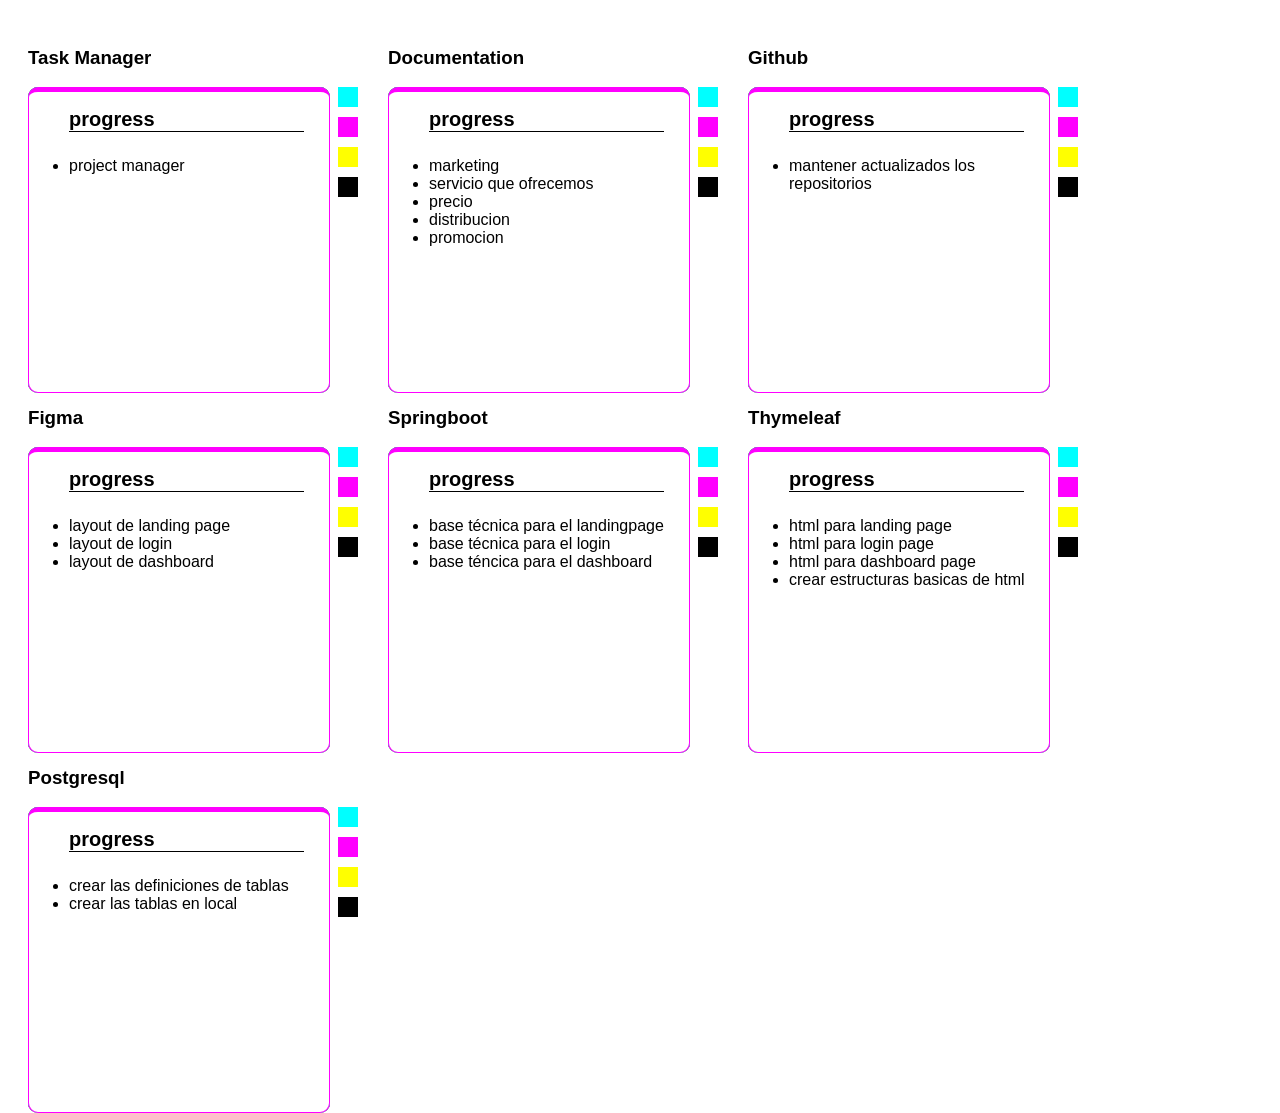
==== index.html @ 441d8192 "feat: create new project / first files" ====
<!DOCTYPE html>
<html lang='en'>

<head>
    <meta charset='utf-8'>
    <meta name='viewport' content='width=device-width, initial-scale=1'>
    <title>Score Task Manager</title>
    <link rel='stylesheet' href='./src/css/index.css'>
    <link rel='stylesheet' href='./src/css/taskmanager.css'>
    <link rel='stylesheet' href='./src/css/memory.css'>
    <link rel='stylesheet' href='./src/css/github.css'>
    <link rel='stylesheet' href='./src/css/figma.css'>
    <link rel='stylesheet' href='./src/css/springboot.css'>
    <link rel='stylesheet' href='./src/css/thymeleaf.css'>
    <link rel='stylesheet' href='./src/css/postgresql.css'>
    <link rel='icon' href='./src/icons/favicon.svg'>
    <script src="./src/js/layers.js" defer></script>
    <script src="./src/js/fetchscript.js" defer></script>
</head>

<body>
    <main>
        <div id="layer-trello">
            <div id="content">
                <h3>Task Manager</h3>
                <div>
                    <div>
                        <div id="review1">
                            <ul id="review1-list">
                            </ul>
                        </div>
                        <div id="production1">
                            <ul id="production1-list">
                            </ul>
                        </div>
                        <div id="ready1">
                            <ul id="ready1-list">
                            </ul>
                        </div>
                        <div id="progress1">
                            <ul id="progress1-list">
                            </ul>
                        </div>
                    </div>
                    <div id="tagcloud">
                        <div id="ready1button" onmouseenter="setReady(1)"></div>
                        <div id="progress1button" onmouseenter="setProgress(1)"></div>
                        <div id="review1button" onmouseenter="setReview(1)"></div>
                        <div id="production1button" onmouseenter="setProduction(1)"></div>
                    </div>
                </div>
            </div>
        </div>

        <div id="layer-documentation">
            <div id="content">
                <h3>Documentation</h3>
                <div>
                    <div>
                        <div id="review2">
                            <ul id="review2-list">
                            </ul>
                        </div>
                        <div id="production2">
                            <ul id="production2-list">
                            </ul>
                        </div>
                        <div id="ready2">
                            <ul id="ready2-list">
                            </ul>
                        </div>
                        <div id="progress2">
                            <ul id="progress2-list">
                            </ul>
                        </div>
                    </div>
                    <div id="tagcloud">
                        <div id="ready2button" onmouseenter="setReady(2)"></div>
                        <div id="progress2button" onmouseenter="setProgress(2)"></div>
                        <div id="review2button" onmouseenter="setReview(2)"></div>
                        <div id="production2button" onmouseenter="setProduction(2)"></div>
                    </div>
                </div>
            </div>
        </div>

        <div id="layer-github">
            <div id="content">
                <h3>Github</h3>
                <div>
                    <div>
                        <div id="review3">
                            <ul id="review3-list">
                            </ul>
                        </div>
                        <div id="production3">
                            <ul id="production3-list">
                            </ul>
                        </div>
                        <div id="ready3">
                            <ul id="ready3-list">
                            </ul>
                        </div>
                        <div id="progress3">
                            <ul id="progress3-list">
                            </ul>
                        </div>
                    </div>
                    <div id="tagcloud">
                        <div id="ready3button" onmouseenter="setReady(3)"></div>
                        <div id="progress3button" onmouseenter="setProgress(3)"></div>
                        <div id="review3button" onmouseenter="setReview(3)"></div>
                        <div id="production3button" onmouseenter="setProduction(3)"></div>
                    </div>
                </div>
            </div>
        </div>

        <div id="layer-figma">
            <div id="content">
                <h3>Figma</h3>
                <div>
                    <div>
                        <div id="review4">
                            <ul id="review4-list">
                            </ul>
                        </div>
                        <div id="production4">
                            <ul id="production4-list">
                            </ul>
                        </div>
                        <div id="ready4">
                            <ul id="ready4-list">
                            </ul>
                        </div>
                        <div id="progress4">
                            <ul id="progress4-list">
                            </ul>
                        </div>
                    </div>
                    <div id="tagcloud">
                        <div id="ready4button" onmouseenter="setReady(4)"></div>
                        <div id="progress4button" onmouseenter="setProgress(4)"></div>
                        <div id="review4button" onmouseenter="setReview(4)"></div>
                        <div id="production4button" onmouseenter="setProduction(4)"></div>
                    </div>
                </div>
            </div>
        </div>

        <div id="layer-springboot">
            <div id="content">
                <h3>Springboot</h3>
                <div>
                    <div>
                        <div id="review5">
                            <ul id="review5-list">
                            </ul>
                        </div>
                        <div id="production5">
                            <ul id="production5-list">
                            </ul>
                        </div>
                        <div id="ready5">
                            <ul id="ready5-list">
                            </ul>
                        </div>
                        <div id="progress5">
                            <ul id="progress5-list">
                            </ul>
                        </div>
                    </div>
                    <div id="tagcloud">
                        <div id="ready5button" onmouseenter="setReady(5)"></div>
                        <div id="progress5button" onmouseenter="setProgress(5)"></div>
                        <div id="review5button" onmouseenter="setReview(5)"></div>
                        <div id="production5button" onmouseenter="setProduction(5)"></div>
                    </div>
                </div>
            </div>
        </div>

        <div id="layer-thymeleaf">
            <div id="content">
                <h3>Thymeleaf</h3>
                <div>
                    <div>
                        <div id="review6">
                            <ul id="review6-list">
                            </ul>
                        </div>
                        <div id="production6">
                            <ul id="production6-list">
                            </ul>
                        </div>
                        <div id="ready6">
                            <ul id="ready6-list">
                            </ul>
                        </div>
                        <div id="progress6">
                            <ul id="progress6-list">
                            </ul>
                        </div>
                    </div>
                    <div id="tagcloud">
                        <div id="ready6button" onmouseenter="setReady(6)"></div>
                        <div id="progress6button" onmouseenter="setProgress(6)"></div>
                        <div id="review6button" onmouseenter="setReview(6)"></div>
                        <div id="production6button" onmouseenter="setProduction(6)"></div>
                    </div>
                </div>
            </div>
        </div>

        <div id="layer-postgresql">
            <div id="content">
                <h3>Postgresql</h3>
                <div>
                    <div>
                        <div id="review7">
                            <ul id="review7-list">
                            </ul>
                        </div>
                        <div id="production7">
                            <ul id="production7-list">
                            </ul>
                        </div>
                        <div id="ready7">
                            <ul id="ready7-list">
                            </ul>
                        </div>
                        <div id="progress7">
                            <ul id="progress7-list">
                            </ul>
                        </div>
                    </div>
                    <div id="tagcloud">
                        <div id="ready7button" onmouseenter="setReady(7)"></div>
                        <div id="progress7button" onmouseenter="setProgress(7)"></div>
                        <div id="review7button" onmouseenter="setReview(7)"></div>
                        <div id="production7button" onmouseenter="setProduction(7)"></div>
                    </div>
                </div>
            </div>
        </div>


    </main>
</body>

</html>
---- src/css/index.css ----
* {
    font-family: sans-serif;
}

#layer {
    display: flex;
    gap: 310px;
    height: 100px;
    width: 100px;
}

#layer-trello {
    display: flex;
    height: 300px;
    width: 300px;
}

#layer-documentation {
    display: flex;
    height: 300px;
    width: 300px;
}

#layer-github {
    display: flex;
    height: 300px;
    width: 300px;
}

#layer-figma {
    display: flex;
    height: 300px;
    width: 300px;
}

#layer-springboot {
    display: flex;
    height: 300px;
    width: 300px;
}

#layer-thymeleaf {
    display: flex;
    height: 300px;
    width: 300px;
}

#layer-postgresql {
    display: flex;
    height: 300px;
    width: 300px;
}

/* CLOUD */

#tagcloud {
    display: flex;
    flex-direction: column;
    gap: 10px;
    left: 310px;
    position: relative;
}

.listHeader {
    border-bottom: solid 1px black;
    font-size: 15pt;
    font-weight: bold;
    list-style: none;
    margin-bottom: 25px;
    margin-right: 25px;
}

body {
    display: flex;
    flex-wrap: wrap;
    height: 90vh;
    place-content: top center;
}

main {
    display: flex;
    flex-wrap: wrap;
    gap: 60px;
    margin: 20px;
}


@media  (width < 600px) {
    main {
        display: flex;
        justify-content: center;
    }
}
---- src/css/taskmanager.css ----
#production1 {
    background-color: white;
    border: solid 1px black;
    border-radius: 10px;
    border-top: solid 5px black;
}

#production1button {
    background-color: black;
    cursor: pointer;
    height: 20px;
    width: 20px;
}

#progress1 {
    background-color: white;
    border: solid 1px magenta;
    border-radius: 10px;
    border-top: solid 5px magenta;
}

#progress1button {
    background-color: magenta;
}

#ready1 {
    background-color: white;
    border: solid 1px cyan;
    border-radius: 10px;
    border-top: solid 5px cyan;
}

#review1 {
    background-color: white;
    border: solid 1px yellow;
    border-radius: 10px;
    border-top: solid 5px yellow;
}

#review1button {
    background-color: yellow;
}

#ready1,
#progress1,
#review1,
#production1 {
    height: 300px;
    position: absolute;
    width: 300px;
}

#ready1button {
    background-color: cyan;
}

#ready1button,
#progress1button,
#review1button,
#production1button {
    cursor: pointer;
    height: 20px;
    width: 20px;
}
---- src/css/memory.css ----
#production2 {
    background-color: white;
    border: solid 1px black;
    border-radius: 10px;
    border-top: solid 5px black;
}

#production2button {
    background-color: black;
    cursor: pointer;
    height: 20px;
    width: 20px;
}

#progress2 {
    background-color: white;
    border: solid 1px magenta;
    border-radius: 10px;
    border-top: solid 5px magenta;
}

#progress2button {
    background-color: magenta;
}

#ready2 {
    background-color: white;
    border: solid 1px cyan;
    border-radius: 10px;
    border-top: solid 5px cyan;
}

#review2 {
    background-color: white;
    border: solid 1px yellow;
    border-radius: 10px;
    border-top: solid 5px yellow;
}

#review2button {
    background-color: yellow;
}

#ready2,
#progress2,
#review2,
#production2 {
    height: 300px;
    position: absolute;
    width: 300px;
}

#ready2button {
    background-color: cyan;
}

#ready2button,
#progress2button,
#review2button,
#production2button {
    cursor: pointer;
    height: 20px;
    width: 20px;
}
---- src/css/github.css ----
#production3 {
    background-color: white;
    border: solid 1px black;
    border-radius: 10px;
    border-top: solid 5px black;
}

#production3button {
    background-color: black;
    cursor: pointer;
    height: 20px;
    width: 20px;
}

#progress3 {
    background-color: white;
    border: solid 1px magenta;
    border-radius: 10px;
    border-top: solid 5px magenta;
}

#progress3button {
    background-color: magenta;
}

#ready3 {
    background-color: white;
    border: solid 1px cyan;
    border-radius: 10px;
    border-top: solid 5px cyan;
}

#review3 {
    background-color: white;
    border: solid 1px yellow;
    border-radius: 10px;
    border-top: solid 5px yellow;
}

#review3button {
    background-color: yellow;
}

#ready3,
#progress3,
#review3,
#production3 {
    height: 300px;
    position: absolute;
    width: 300px;
}

#ready3button {
    background-color: cyan;
}

#ready3button,
#progress3button,
#review3button,
#production3button {
    cursor: pointer;
    height: 20px;
    width: 20px;
}
---- src/css/figma.css ----
#production4 {
    background-color: white;
    border: solid 1px black;
    border-radius: 10px;
    border-top: solid 5px black;
}

#production4button {
    background-color: black;
    cursor: pointer;
    height: 20px;
    width: 20px;
}

#progress4 {
    background-color: white;
    border: solid 1px magenta;
    border-radius: 10px;
    border-top: solid 5px magenta;
}

#progress4button {
    background-color: magenta;
}

#ready4 {
    background-color: white;
    border: solid 1px cyan;
    border-radius: 10px;
    border-top: solid 5px cyan;
}

#review4 {
    background-color: white;
    border: solid 1px yellow;
    border-radius: 10px;
    border-top: solid 5px yellow;
}

#review4button {
    background-color: yellow;
}

#ready4,
#progress4,
#review4,
#production4 {
    height: 300px;
    position: absolute;
    width: 300px;
}

#ready4button {
    background-color: cyan;
}

#ready4button,
#progress4button,
#review4button,
#production4button {
    cursor: pointer;
    height: 20px;
    width: 20px;
}
---- src/css/springboot.css ----
#production5 {
    background-color: white;
    border: solid 1px black;
    border-radius: 10px;
    border-top: solid 5px black;
}

#production5button {
    background-color: black;
    cursor: pointer;
    height: 20px;
    width: 20px;
}

#progress5 {
    background-color: white;
    border: solid 1px magenta;
    border-radius: 10px;
    border-top: solid 5px magenta;
}

#progress5button {
    background-color: magenta;
}

#ready5 {
    background-color: white;
    border: solid 1px cyan;
    border-radius: 10px;
    border-top: solid 5px cyan;
}

#review5 {
    background-color: white;
    border: solid 1px yellow;
    border-radius: 10px;
    border-top: solid 5px yellow;
}

#review5button {
    background-color: yellow;
}

#ready5,
#progress5,
#review5,
#production5 {
    height: 300px;
    position: absolute;
    width: 300px;
}

#ready5button {
    background-color: cyan;
}

#ready5button,
#progress5button,
#review5button,
#production5button {
    cursor: pointer;
    height: 20px;
    width: 20px;
}
---- src/css/thymeleaf.css ----
#production6 {
    background-color: white;
    border: solid 1px black;
    border-radius: 10px;
    border-top: solid 5px black;
}

#production6button {
    background-color: black;
    cursor: pointer;
    height: 20px;
    width: 20px;
}

#progress6 {
    background-color: white;
    border: solid 1px magenta;
    border-radius: 10px;
    border-top: solid 5px magenta;
}

#progress6button {
    background-color: magenta;
}

#ready6 {
    background-color: white;
    border: solid 1px cyan;
    border-radius: 10px;
    border-top: solid 5px cyan;
}

#review6 {
    background-color: white;
    border: solid 1px yellow;
    border-radius: 10px;
    border-top: solid 5px yellow;
}

#review6button {
    background-color: yellow;
}

#ready6,
#progress6,
#review6,
#production6 {
    height: 300px;
    position: absolute;
    width: 300px;
}

#ready6button {
    background-color: cyan;
}

#ready6button,
#progress6button,
#review6button,
#production6button {
    cursor: pointer;
    height: 20px;
    width: 20px;
}
---- src/css/postgresql.css ----
#production7 {
    background-color: white;
    border: solid 1px black;
    border-radius: 10px;
    border-top: solid 5px black;
}

#production7button {
    background-color: black;
    cursor: pointer;
    height: 20px;
    width: 20px;
}

#progress7 {
    background-color: white;
    border: solid 1px magenta;
    border-radius: 10px;
    border-top: solid 5px magenta;
}

#progress7button {
    background-color: magenta;
}

#ready7 {
    background-color: white;
    border: solid 1px cyan;
    border-radius: 10px;
    border-top: solid 5px cyan;
}

#review7 {
    background-color: white;
    border: solid 1px yellow;
    border-radius: 10px;
    border-top: solid 5px yellow;
}

#review7button {
    background-color: yellow;
}

#ready7,
#progress7,
#review7,
#production7 {
    height: 300px;
    position: absolute;
    width: 300px;
}

#ready7button {
    background-color: cyan;
}

#ready7button,
#progress7button,
#review7button,
#production7button {
    cursor: pointer;
    height: 20px;
    width: 20px;
}
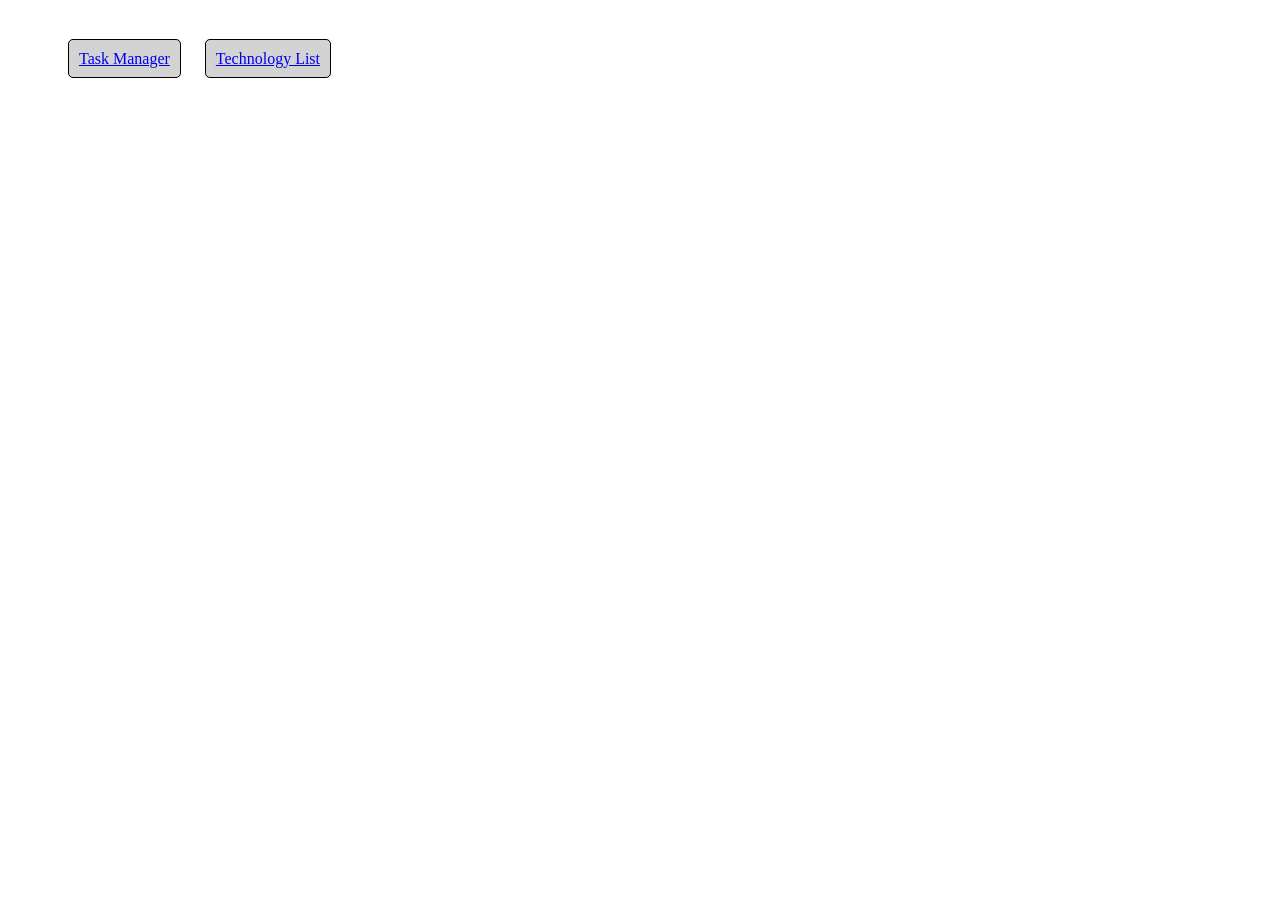
==== commit 2131d481: "feat: build new web app for project manager with tasks manager modules" ====
--- a/index.html
+++ b/index.html
@@ -1,251 +1,16 @@
 <!DOCTYPE html>
 <html lang='en'>
-
 <head>
     <meta charset='utf-8'>
     <meta name='viewport' content='width=device-width, initial-scale=1'>
-    <title>Score Task Manager</title>
-    <link rel='stylesheet' href='./src/css/index.css'>
-    <link rel='stylesheet' href='./src/css/taskmanager.css'>
-    <link rel='stylesheet' href='./src/css/memory.css'>
-    <link rel='stylesheet' href='./src/css/github.css'>
-    <link rel='stylesheet' href='./src/css/figma.css'>
-    <link rel='stylesheet' href='./src/css/springboot.css'>
-    <link rel='stylesheet' href='./src/css/thymeleaf.css'>
-    <link rel='stylesheet' href='./src/css/postgresql.css'>
-    <link rel='icon' href='./src/icons/favicon.svg'>
-    <script src="./src/js/layers.js" defer></script>
-    <script src="./src/js/fetchscript.js" defer></script>
+    <title>Project Manager</title>
+    <link rel='stylesheet' href='./src/ProjectManager/css/index.css'>
 </head>
-
 <body>
     <main>
-        <div id="layer-trello">
-            <div id="content">
-                <h3>Task Manager</h3>
-                <div>
-                    <div>
-                        <div id="review1">
-                            <ul id="review1-list">
-                            </ul>
-                        </div>
-                        <div id="production1">
-                            <ul id="production1-list">
-                            </ul>
-                        </div>
-                        <div id="ready1">
-                            <ul id="ready1-list">
-                            </ul>
-                        </div>
-                        <div id="progress1">
-                            <ul id="progress1-list">
-                            </ul>
-                        </div>
-                    </div>
-                    <div id="tagcloud">
-                        <div id="ready1button" onmouseenter="setReady(1)"></div>
-                        <div id="progress1button" onmouseenter="setProgress(1)"></div>
-                        <div id="review1button" onmouseenter="setReview(1)"></div>
-                        <div id="production1button" onmouseenter="setProduction(1)"></div>
-                    </div>
-                </div>
-            </div>
-        </div>
-
-        <div id="layer-documentation">
-            <div id="content">
-                <h3>Documentation</h3>
-                <div>
-                    <div>
-                        <div id="review2">
-                            <ul id="review2-list">
-                            </ul>
-                        </div>
-                        <div id="production2">
-                            <ul id="production2-list">
-                            </ul>
-                        </div>
-                        <div id="ready2">
-                            <ul id="ready2-list">
-                            </ul>
-                        </div>
-                        <div id="progress2">
-                            <ul id="progress2-list">
-                            </ul>
-                        </div>
-                    </div>
-                    <div id="tagcloud">
-                        <div id="ready2button" onmouseenter="setReady(2)"></div>
-                        <div id="progress2button" onmouseenter="setProgress(2)"></div>
-                        <div id="review2button" onmouseenter="setReview(2)"></div>
-                        <div id="production2button" onmouseenter="setProduction(2)"></div>
-                    </div>
-                </div>
-            </div>
-        </div>
-
-        <div id="layer-github">
-            <div id="content">
-                <h3>Github</h3>
-                <div>
-                    <div>
-                        <div id="review3">
-                            <ul id="review3-list">
-                            </ul>
-                        </div>
-                        <div id="production3">
-                            <ul id="production3-list">
-                            </ul>
-                        </div>
-                        <div id="ready3">
-                            <ul id="ready3-list">
-                            </ul>
-                        </div>
-                        <div id="progress3">
-                            <ul id="progress3-list">
-                            </ul>
-                        </div>
-                    </div>
-                    <div id="tagcloud">
-                        <div id="ready3button" onmouseenter="setReady(3)"></div>
-                        <div id="progress3button" onmouseenter="setProgress(3)"></div>
-                        <div id="review3button" onmouseenter="setReview(3)"></div>
-                        <div id="production3button" onmouseenter="setProduction(3)"></div>
-                    </div>
-                </div>
-            </div>
-        </div>
-
-        <div id="layer-figma">
-            <div id="content">
-                <h3>Figma</h3>
-                <div>
-                    <div>
-                        <div id="review4">
-                            <ul id="review4-list">
-                            </ul>
-                        </div>
-                        <div id="production4">
-                            <ul id="production4-list">
-                            </ul>
-                        </div>
-                        <div id="ready4">
-                            <ul id="ready4-list">
-                            </ul>
-                        </div>
-                        <div id="progress4">
-                            <ul id="progress4-list">
-                            </ul>
-                        </div>
-                    </div>
-                    <div id="tagcloud">
-                        <div id="ready4button" onmouseenter="setReady(4)"></div>
-                        <div id="progress4button" onmouseenter="setProgress(4)"></div>
-                        <div id="review4button" onmouseenter="setReview(4)"></div>
-                        <div id="production4button" onmouseenter="setProduction(4)"></div>
-                    </div>
-                </div>
-            </div>
-        </div>
-
-        <div id="layer-springboot">
-            <div id="content">
-                <h3>Springboot</h3>
-                <div>
-                    <div>
-                        <div id="review5">
-                            <ul id="review5-list">
-                            </ul>
-                        </div>
-                        <div id="production5">
-                            <ul id="production5-list">
-                            </ul>
-                        </div>
-                        <div id="ready5">
-                            <ul id="ready5-list">
-                            </ul>
-                        </div>
-                        <div id="progress5">
-                            <ul id="progress5-list">
-                            </ul>
-                        </div>
-                    </div>
-                    <div id="tagcloud">
-                        <div id="ready5button" onmouseenter="setReady(5)"></div>
-                        <div id="progress5button" onmouseenter="setProgress(5)"></div>
-                        <div id="review5button" onmouseenter="setReview(5)"></div>
-                        <div id="production5button" onmouseenter="setProduction(5)"></div>
-                    </div>
-                </div>
-            </div>
-        </div>
-
-        <div id="layer-thymeleaf">
-            <div id="content">
-                <h3>Thymeleaf</h3>
-                <div>
-                    <div>
-                        <div id="review6">
-                            <ul id="review6-list">
-                            </ul>
-                        </div>
-                        <div id="production6">
-                            <ul id="production6-list">
-                            </ul>
-                        </div>
-                        <div id="ready6">
-                            <ul id="ready6-list">
-                            </ul>
-                        </div>
-                        <div id="progress6">
-                            <ul id="progress6-list">
-                            </ul>
-                        </div>
-                    </div>
-                    <div id="tagcloud">
-                        <div id="ready6button" onmouseenter="setReady(6)"></div>
-                        <div id="progress6button" onmouseenter="setProgress(6)"></div>
-                        <div id="review6button" onmouseenter="setReview(6)"></div>
-                        <div id="production6button" onmouseenter="setProduction(6)"></div>
-                    </div>
-                </div>
-            </div>
-        </div>
-
-        <div id="layer-postgresql">
-            <div id="content">
-                <h3>Postgresql</h3>
-                <div>
-                    <div>
-                        <div id="review7">
-                            <ul id="review7-list">
-                            </ul>
-                        </div>
-                        <div id="production7">
-                            <ul id="production7-list">
-                            </ul>
-                        </div>
-                        <div id="ready7">
-                            <ul id="ready7-list">
-                            </ul>
-                        </div>
-                        <div id="progress7">
-                            <ul id="progress7-list">
-                            </ul>
-                        </div>
-                    </div>
-                    <div id="tagcloud">
-                        <div id="ready7button" onmouseenter="setReady(7)"></div>
-                        <div id="progress7button" onmouseenter="setProgress(7)"></div>
-                        <div id="review7button" onmouseenter="setReview(7)"></div>
-                        <div id="production7button" onmouseenter="setProduction(7)"></div>
-                    </div>
-                </div>
-            </div>
-        </div>
-
-
+        <a href="./src/TaskManager/TaskManager.html">Task Manager</a>
+        <a href="./src/TechnologyList/TechnologyList.html">Technology List</a>
     </main>
+    
 </body>
-
 </html>
--- a/src/ProjectManager/css/index.css
+++ b/src/ProjectManager/css/index.css
@@ -0,0 +1,14 @@
+main {
+    margin: 50px;
+}
+
+a {
+    background-color: lightgray;
+    border-radius: 5px;
+    width: 70px;
+    height: 30px;
+    border: solid 1px black;
+    cursor: pointer;
+    padding: 10px;
+    margin: 10px;
+}
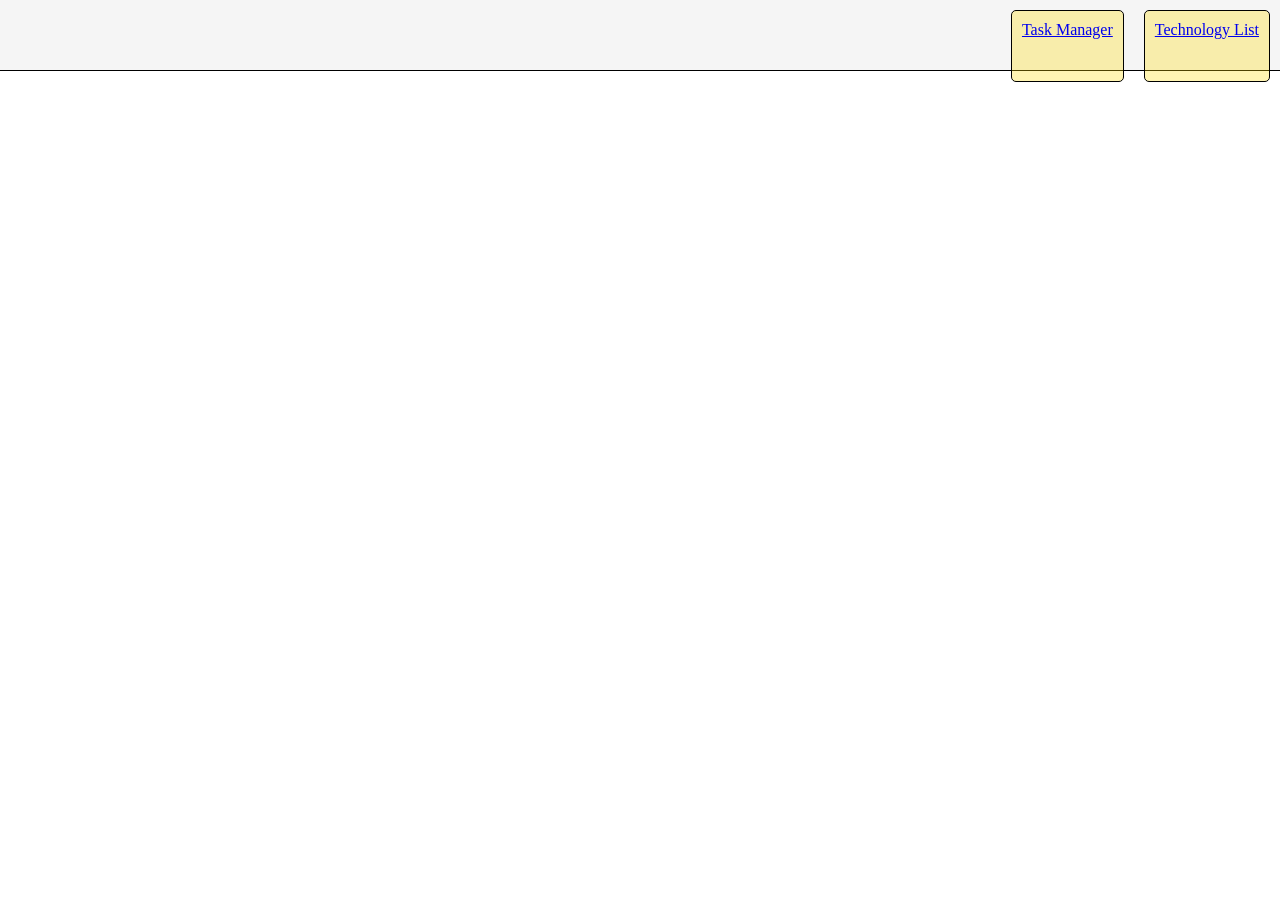
==== commit 2d8fcdd8: "chore: improvements with code / add navbar" ====
--- a/index.html
+++ b/index.html
@@ -4,13 +4,13 @@
     <meta charset='utf-8'>
     <meta name='viewport' content='width=device-width, initial-scale=1'>
     <title>Project Manager</title>
+    <link rel='icon' href='./src/ProjectManager/icons/favicon.svg'>
     <link rel='stylesheet' href='./src/ProjectManager/css/index.css'>
 </head>
 <body>
-    <main>
-        <a href="./src/TaskManager/TaskManager.html">Task Manager</a>
-        <a href="./src/TechnologyList/TechnologyList.html">Technology List</a>
-    </main>
-    
+    <nav>
+        <a href="./src/TaskManager/TaskManager.html" target="_blank">Task Manager</a>
+        <a href="./src/TechnologyList/TechnologyList.html" target="_blank">Technology List</a>
+    </nav>    
 </body>
 </html>
--- a/src/ProjectManager/css/index.css
+++ b/src/ProjectManager/css/index.css
@@ -1,14 +1,25 @@
-main {
-    margin: 50px;
+nav {
+    height: 70px;
+    background-color: whitesmoke;
+    display: flex;
+    justify-content: flex-end;
+    border-bottom: solid 1px black;
 }
 
 a {
-    background-color: lightgray;
+    background-color: rgba(255, 217, 0, 0.30);
     border-radius: 5px;
-    width: 70px;
-    height: 30px;
+    height: 50px;
     border: solid 1px black;
     cursor: pointer;
     padding: 10px;
     margin: 10px;
+}
+
+a:hover {
+    background-color: rgba(255, 217, 0, 0.50);
+}
+
+body {
+    margin: 0px;
 }
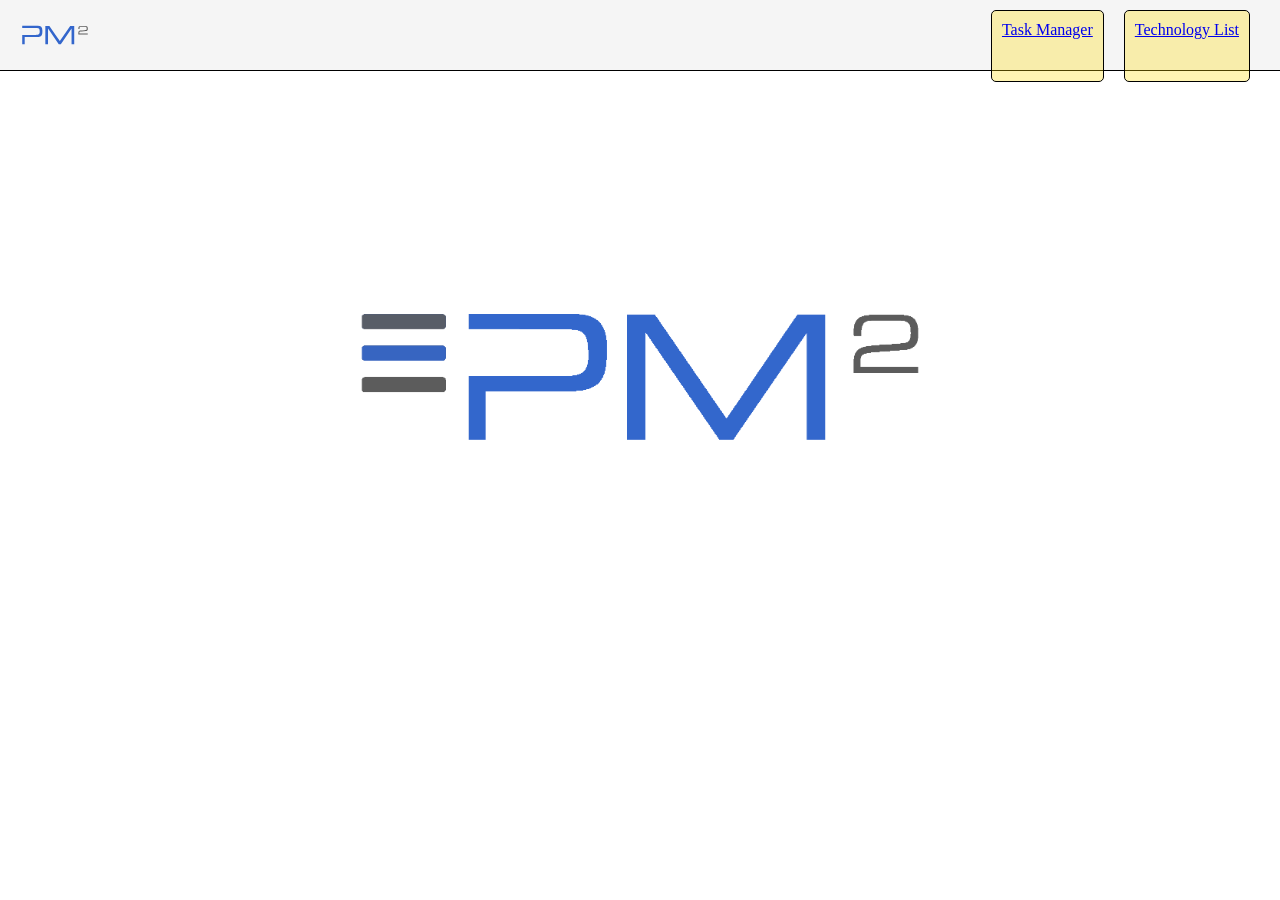
==== commit 5be5fddc: "chore: imporvements UI/UX" ====
--- a/index.html
+++ b/index.html
@@ -1,5 +1,6 @@
 <!DOCTYPE html>
 <html lang='en'>
+
 <head>
     <meta charset='utf-8'>
     <meta name='viewport' content='width=device-width, initial-scale=1'>
@@ -7,10 +8,18 @@
     <link rel='icon' href='./src/ProjectManager/icons/favicon.svg'>
     <link rel='stylesheet' href='./src/ProjectManager/css/index.css'>
 </head>
+
 <body>
     <nav>
-        <a href="./src/TaskManager/TaskManager.html" target="_blank">Task Manager</a>
-        <a href="./src/TechnologyList/TechnologyList.html" target="_blank">Technology List</a>
-    </nav>    
+        <div><img src="./src/ProjectManager/icons/favicon.svg" /></div>
+        <div>
+            <a href="./src/TaskManager/TaskManager.html" target="_blank">Task Manager</a>
+            <a href="./src/TechnologyList/TechnologyList.html" target="_blank">Technology List</a>
+        </div>
+    </nav>
+    <div id="splash">
+        <img id="splashlogo" src="./src/ProjectManager/icons/splashscreen.gif" />
+    </div>
 </body>
+
 </html>
--- a/src/ProjectManager/css/index.css
+++ b/src/ProjectManager/css/index.css
@@ -1,9 +1,15 @@
 nav {
+    display: flex;
+    justify-content: space-between;
     height: 70px;
     background-color: whitesmoke;
+    border-bottom: solid 1px black;
+    padding: 0px 20px;
+}
+
+nav div {
     display: flex;
     justify-content: flex-end;
-    border-bottom: solid 1px black;
 }
 
 a {
@@ -22,4 +28,15 @@
 
 body {
     margin: 0px;
+}
+
+#splash {
+    place-content: center center;
+    display: flex;
+    flex-wrap: wrap;
+    height: 70vh;
+}
+
+#splashlogo {
+    width: 600px;
 }
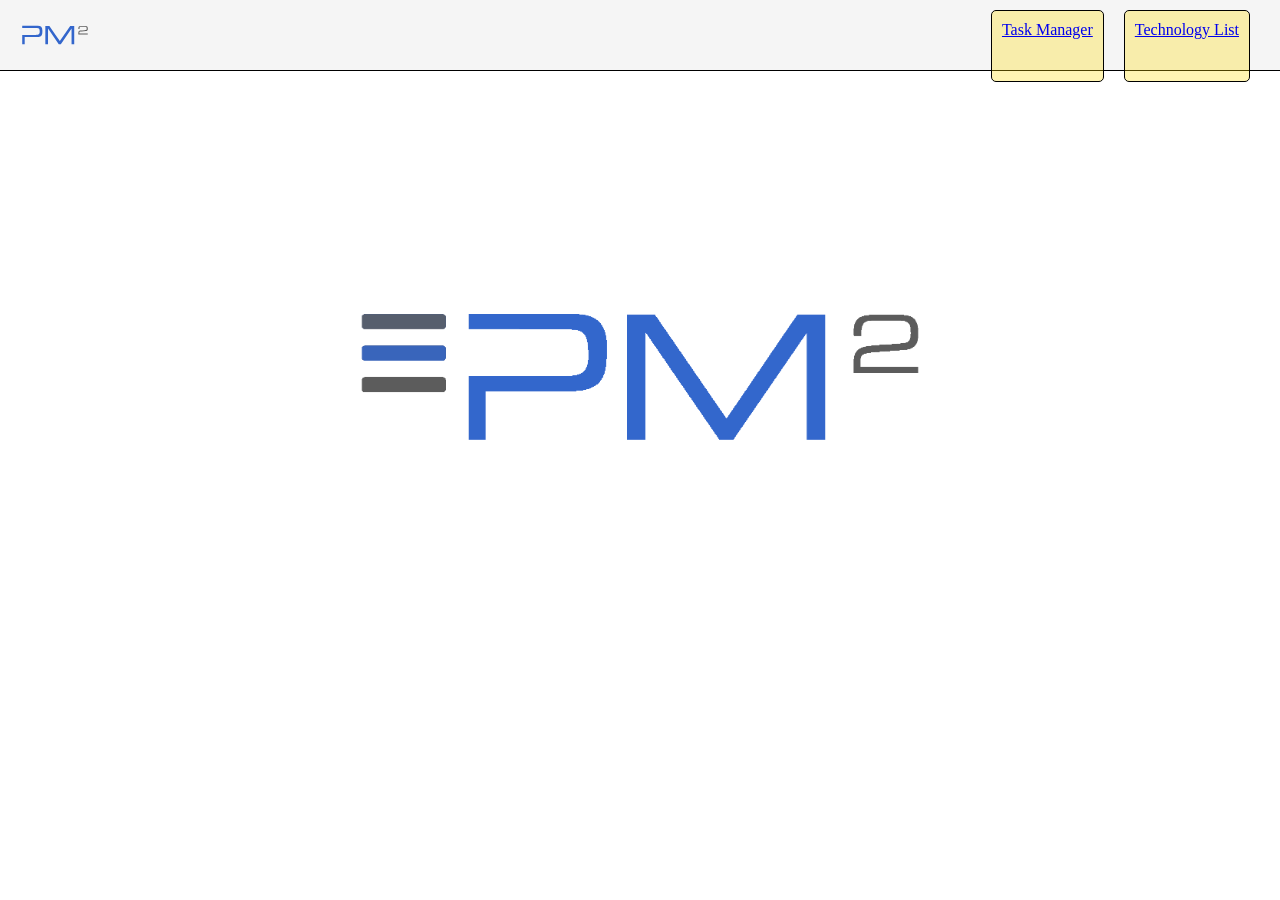
==== commit 47c6087c: "chore: style improvement / update weekend" ====
--- a/index.html
+++ b/index.html
@@ -13,8 +13,8 @@
     <nav>
         <div><img src="./src/ProjectManager/icons/favicon.svg" /></div>
         <div>
-            <a href="./src/TaskManager/TaskManager.html" target="_blank">Task Manager</a>
-            <a href="./src/TechnologyList/TechnologyList.html" target="_blank">Technology List</a>
+            <a class="link" href="./src/TaskManager/TaskManager.html" target="_blank">Task Manager</a>
+            <a class="link" href="./src/TechnologyList/TechnologyList.html" target="_blank">Technology List</a>
         </div>
     </nav>
     <div id="splash">
--- a/src/ProjectManager/css/index.css
+++ b/src/ProjectManager/css/index.css
@@ -12,7 +12,7 @@
     justify-content: flex-end;
 }
 
-a {
+.link {
     background-color: rgba(255, 217, 0, 0.30);
     border-radius: 5px;
     height: 50px;
@@ -22,7 +22,7 @@
     margin: 10px;
 }
 
-a:hover {
+.link:hover {
     background-color: rgba(255, 217, 0, 0.50);
 }
 
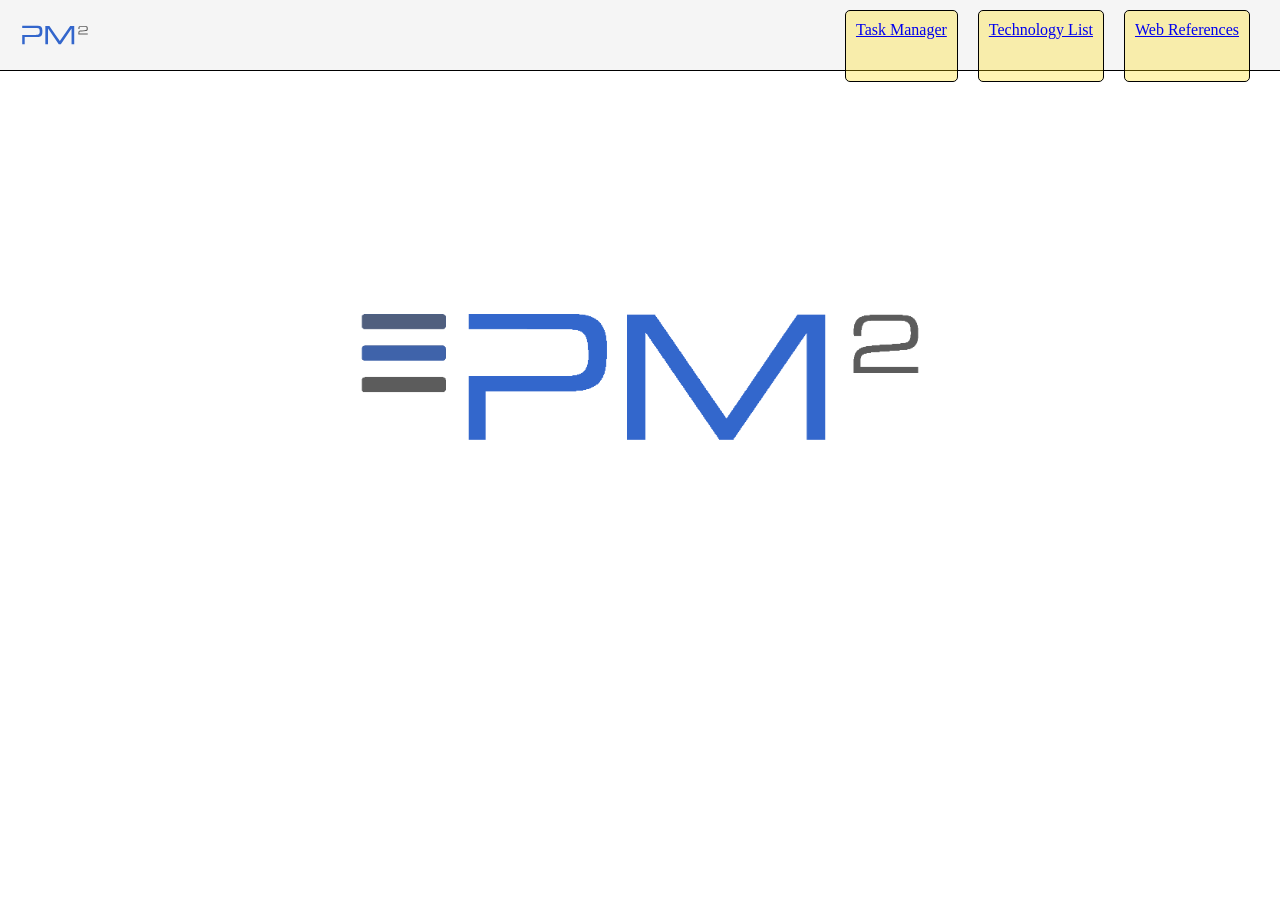
==== commit df39e058: "feat: added web references new tab" ====
--- a/index.html
+++ b/index.html
@@ -15,6 +15,7 @@
         <div>
             <a class="link" href="./src/TaskManager/TaskManager.html" target="_blank">Task Manager</a>
             <a class="link" href="./src/TechnologyList/TechnologyList.html" target="_blank">Technology List</a>
+            <a class="link" href="./src/WebReferences/WebReferences.html" target="_blank">Web References</a>
         </div>
     </nav>
     <div id="splash">
--- a/src/ProjectManager/css/index.css
+++ b/src/ProjectManager/css/index.css
@@ -22,6 +22,14 @@
     margin: 10px;
 }
 
+.simplelink {
+    background-color: none;
+    height: 50px;
+    cursor: pointer;
+    padding: 10px;
+    margin: 10px;
+}
+
 .link:hover {
     background-color: rgba(255, 217, 0, 0.50);
 }
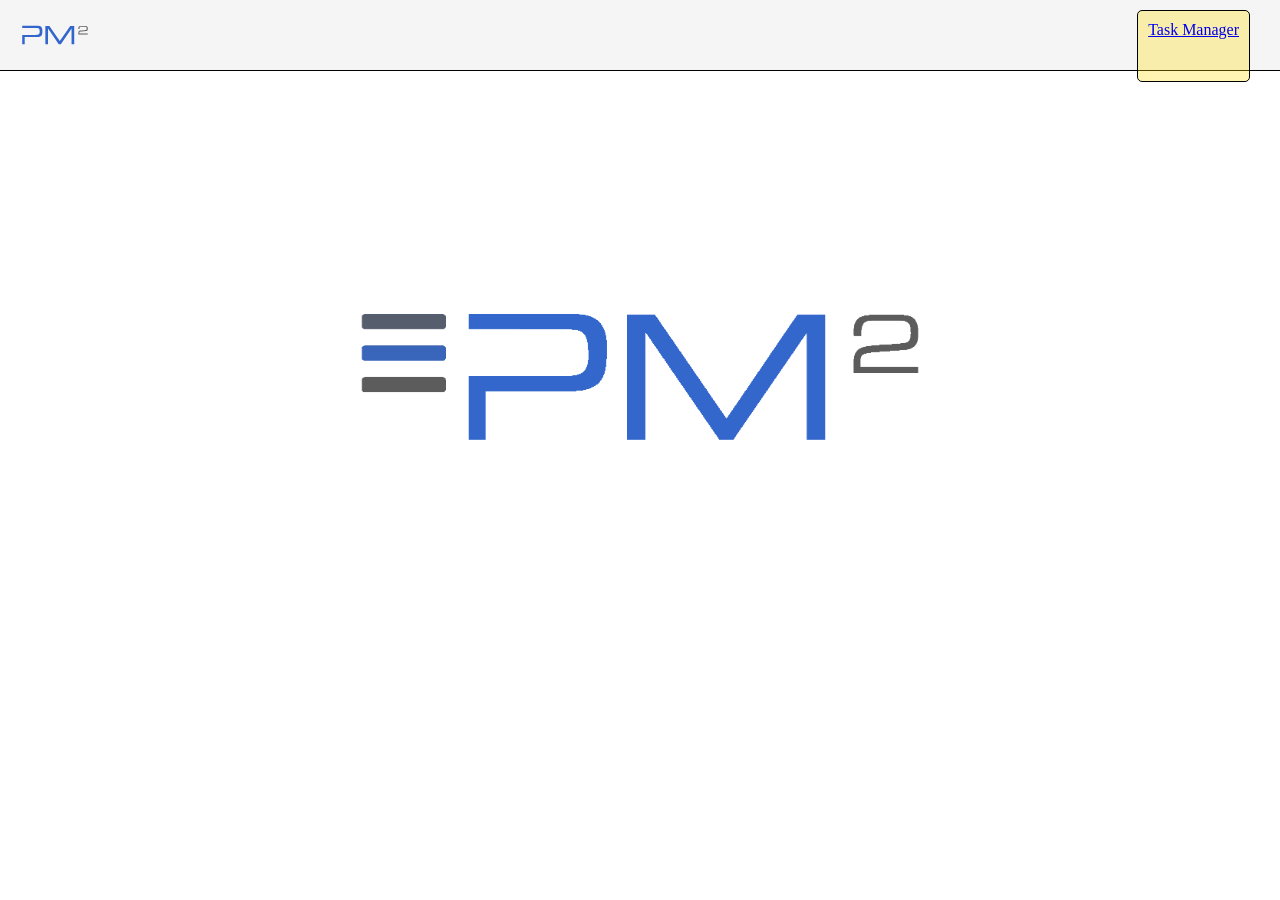
==== commit b47bd151: "styles: new layouts with new navigation functions" ====
--- a/index.html
+++ b/index.html
@@ -14,8 +14,6 @@
         <div><img src="./src/ProjectManager/icons/favicon.svg" /></div>
         <div>
             <a class="link" href="./src/TaskManager/TaskManager.html" target="_blank">Task Manager</a>
-            <a class="link" href="./src/TechnologyList/TechnologyList.html" target="_blank">Technology List</a>
-            <a class="link" href="./src/WebReferences/WebReferences.html" target="_blank">Web References</a>
         </div>
     </nav>
     <div id="splash">
--- a/src/ProjectManager/css/index.css
+++ b/src/ProjectManager/css/index.css
@@ -47,4 +47,9 @@
 
 #splashlogo {
     width: 600px;
+}
+
+
+#cloudtag {
+    display: flex;
 }
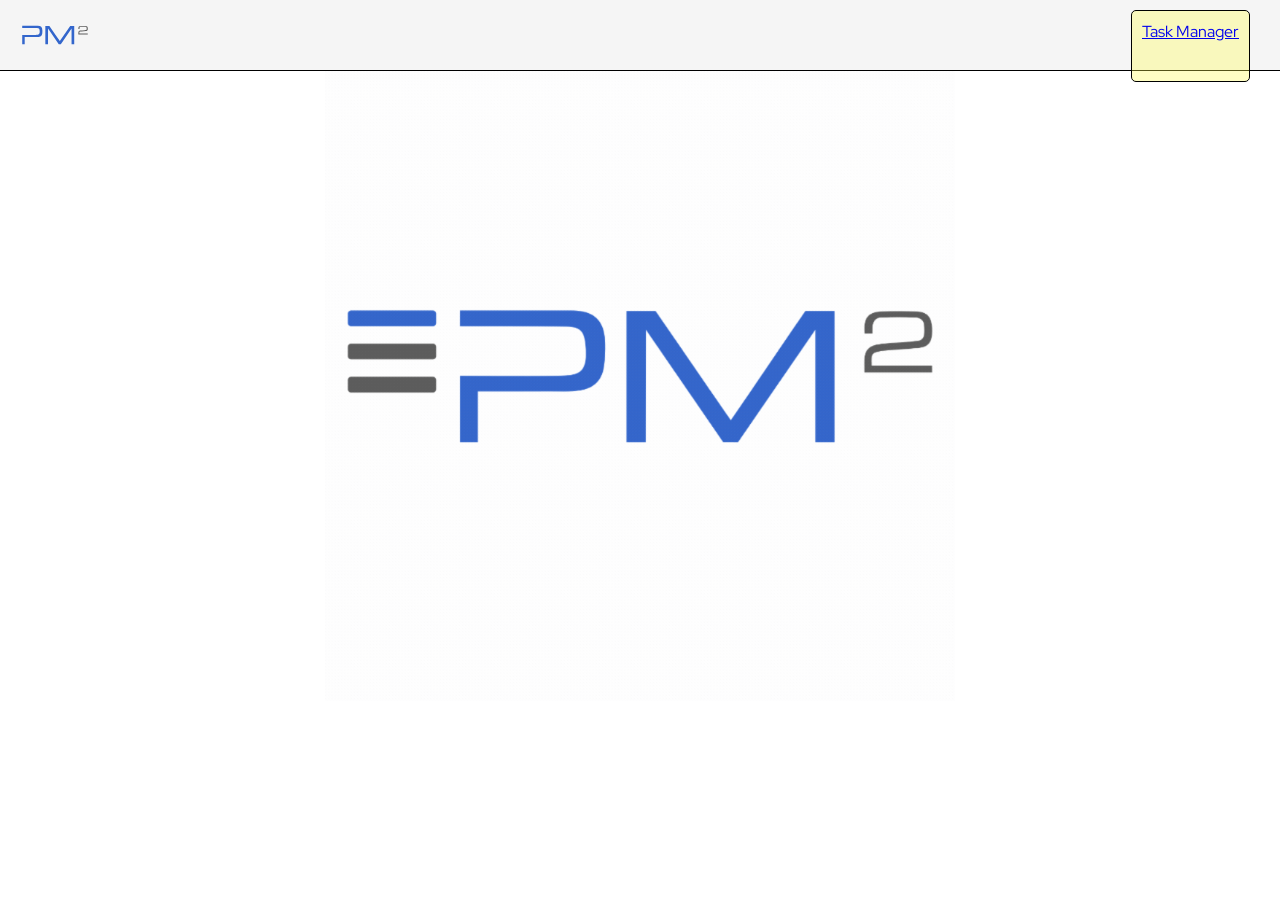
==== commit 3bcaeac5: "chore: improvements general / fix styles" ====
--- a/index.html
+++ b/index.html
@@ -10,12 +10,12 @@
 </head>
 
 <body>
-    <nav>
-        <div><img src="./src/ProjectManager/icons/favicon.svg" /></div>
+    <header>
+        <div><a href="../../index.html"><img class="logo" src="./src/ProjectManager/icons/favicon.svg" /></a></div>
         <div>
-            <a class="link" href="./src/TaskManager/TaskManager.html" target="_blank">Task Manager</a>
+            <a class="link" href="./src/TaskManager/TaskManager.html">Task Manager</a>
         </div>
-    </nav>
+    </header>
     <div id="splash">
         <img id="splashlogo" src="./src/ProjectManager/icons/splashscreen.gif" />
     </div>
--- a/src/ProjectManager/css/index.css
+++ b/src/ProjectManager/css/index.css
@@ -1,55 +1,87 @@
-nav {
-    display: flex;
-    justify-content: space-between;
-    height: 70px;
-    background-color: whitesmoke;
-    border-bottom: solid 1px black;
-    padding: 0px 20px;
+* {
+    font-family: texts;
 }
 
-nav div {
+:root {
+    --color-nav: #fffc4b55;
+    --color-nav-focus: #fffb0a55;
+}
+
+#cloudtag {
     display: flex;
-    justify-content: flex-end;
+}
+
+#splash {
+    display: flex;
+    flex-wrap: wrap;
+    height: 70vh;
+    place-content: center center;
+}
+
+#splashlogo {
+    height: 100%;
 }
 
 .link {
-    background-color: rgba(255, 217, 0, 0.30);
+    background-color: var(--color-nav);
+    border: solid 1px black;
     border-radius: 5px;
+    cursor: pointer;
     height: 50px;
-    border: solid 1px black;
-    cursor: pointer;
+    margin: 10px;
     padding: 10px;
-    margin: 10px;
+}
+
+.link:hover {
+    background-color: var(--color-nav-focus);
 }
 
 .simplelink {
     background-color: none;
+    cursor: pointer;
     height: 50px;
-    cursor: pointer;
+    margin: 10px;
     padding: 10px;
-    margin: 10px;
 }
 
-.link:hover {
-    background-color: rgba(255, 217, 0, 0.50);
+@font-face {
+    font-family: texts;
+    src: url(../fonts/RedHatDisplay-Regular.ttf);
 }
 
 body {
     margin: 0px;
 }
 
-#splash {
-    place-content: center center;
+header {
+    background-color: whitesmoke;
+    border-bottom: solid 1px black;
     display: flex;
-    flex-wrap: wrap;
-    height: 70vh;
+    height: 70px;
+    justify-content: space-between;
+    padding: 0px 20px;
 }
 
-#splashlogo {
-    width: 600px;
+header div {
+    display: flex;
+    justify-content: flex-end;
 }
 
+.logo {
+    height: 70px;
+}
 
-#cloudtag {
-    display: flex;
-}+.link {
+    background-color: var(--color-nav);
+    border: solid 1px black;
+    border-radius: 5px;
+    cursor: pointer;
+    font-family: texts;
+    height: 50px;
+    margin: 10px;
+    padding: 10px;
+}
+
+.link:hover {
+    background-color: var(--color-nav-focus);
+}
